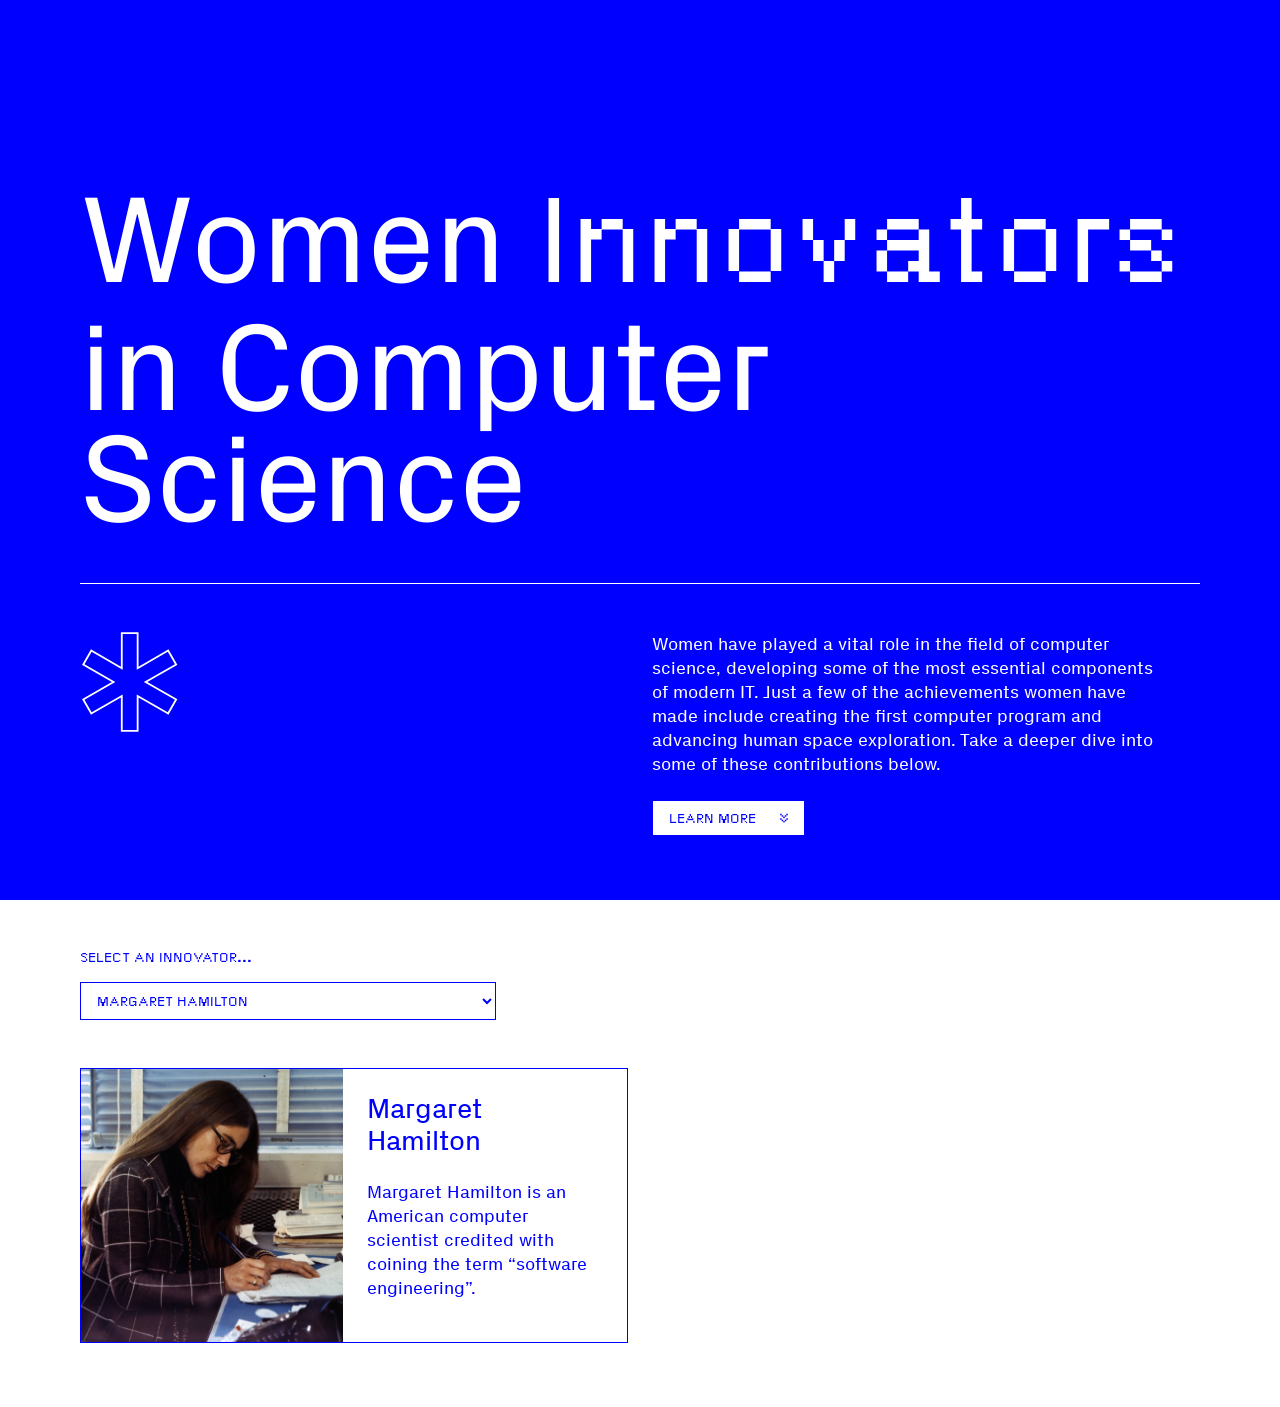
==== index.html @ 63691da1 "card and list styles" ====
<!doctype html>
<html lang="en">
  <head>
    <meta charset="UTF-8" />
    <meta name="viewport" content="width=device-width, initial-scale=1.0" />
    <title>Women Innovators in Computer Science</title>
    <link rel="icon" href="/favicon.ico" sizes="any" type="image/x-icon" />
    <link rel="icon" href="/favicon-16x16.png" sizes="16x16" type="image/png" />
    <link rel="icon" href="/favicon-32x32.png" sizes="32x32" type="image/png" />
    <link rel="apple-touch-icon" href="/apple-touch-icon.png" />
    <link rel="manifest" href="/manifest.webmanifest" />
    <link rel="stylesheet" href="/css/index.css" />
  </head>
  <body>
    <section class="section hero">
      <h1 class="hero__headline">
        Women <b>Innovators</b> in Computer Science
      </h1>

      <div class="hero__lower-grid">
        <div class="hero__icon-container">
          <img
            class="hero__icon"
            src="/assets/svg/asterisk.svg"
            height="100"
            width="100"
          />
        </div>

        <div class="hero__body-container">
          <p class="hero__body-copy">
            Women have played a vital role in the field of computer science,
            developing some of the most essential components of modern IT. Just
            a few of the achievements women have made include creating the first
            computer program and advancing human space exploration. Take a
            deeper dive into some of these contributions below.
          </p>

          <button class="button__double-caret">Learn More</button>
        </div>
      </div>
    </section>

    <section class="section card-display">
      <label class="card-display__label" for="innovators">
        Select an Innovator...
      </label>

      <select class="card-display__select" name="innovators" id="innovators">
        <option value="1">Margaret Hamilton</option>
      </select>

      <ul class="card-display__list">
        <li class="card">
          <a
            class="card__link"
            href="https://en.wikipedia.org/wiki/Margaret_Hamilton_(software_engineer)"
          >
            <article class="card__content-container">
              <img
                class="card__image"
                src="/assets/images/margaret-hamilton.jpg"
              />

              <div class="card__copy">
                <h2 class="card__headline">Margaret Hamilton</h2>

                <p>
                  Margaret Hamilton is an American computer scientist credited
                  with coining the term “software engineering”.
                </p>
              </div>
            </article>
          </a>
        </li>
      </ul>
    </section>
  </body>
</html>
---- css/index.css ----
@import url("modern-normalize.css");
@import url("fonts.css");
@import url("variables.css");
@import url("layout.css");
@import url("buttons.css");
@import url("inputs.css");
@import url("sections/hero.css");
@import url("sections/card-display.css");
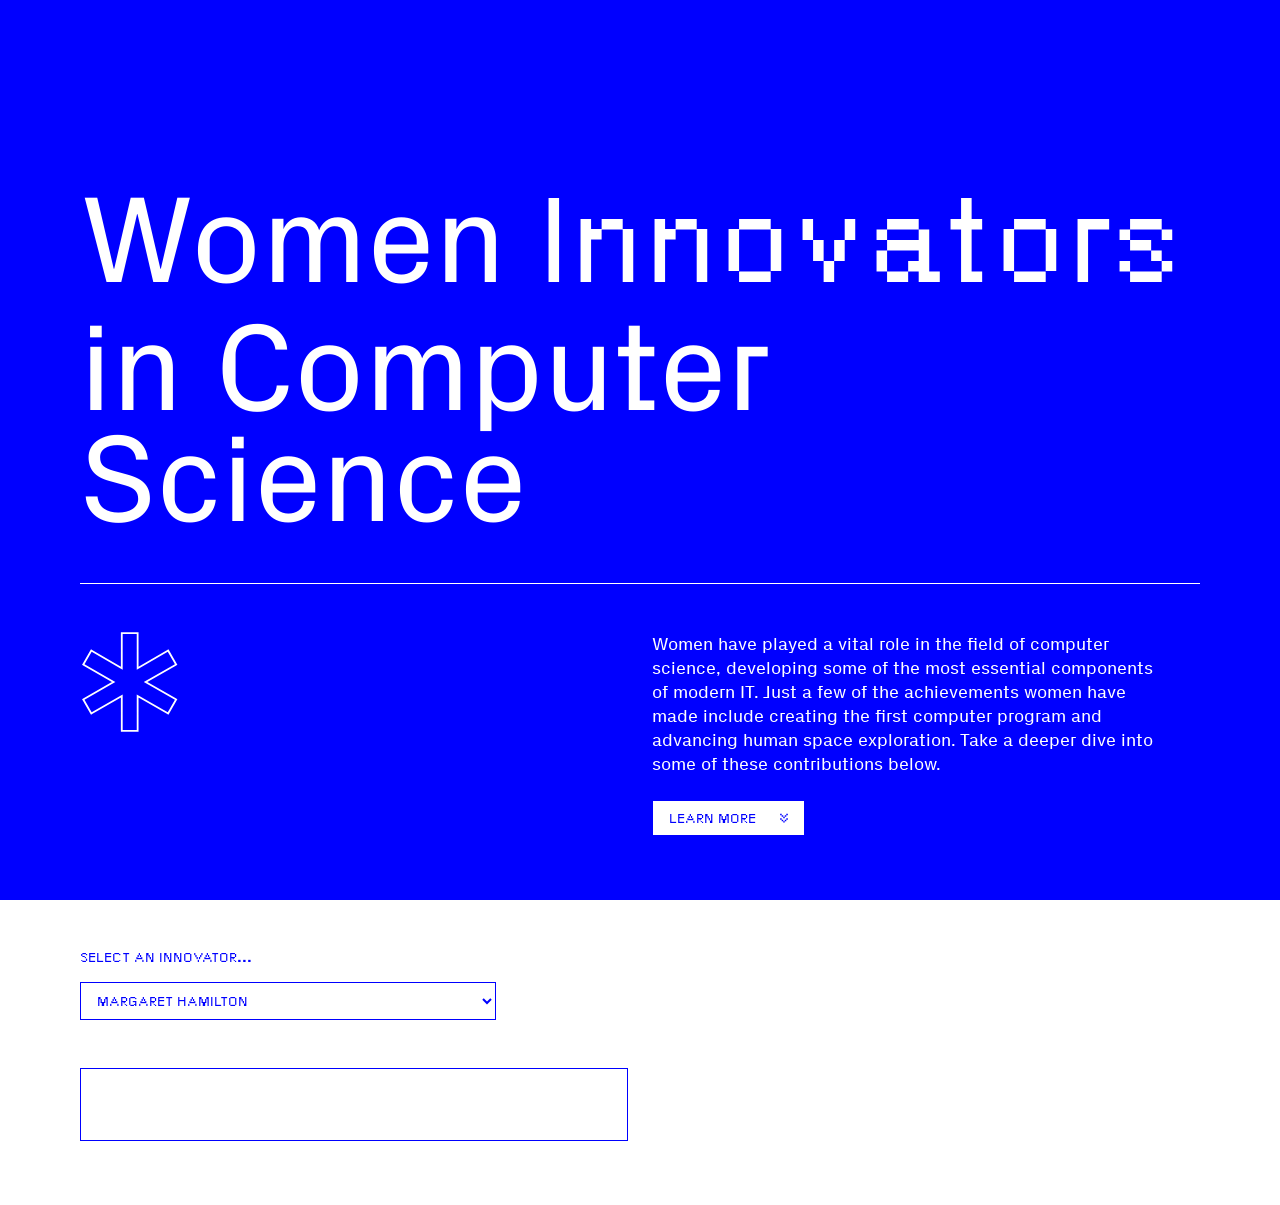
==== commit 1033b5b5: "js cleanup" ====
--- a/index.html
+++ b/index.html
@@ -46,34 +46,28 @@
         Select an Innovator...
       </label>
 
-      <select class="card-display__select" name="innovators" id="innovators">
-        <option value="1">Margaret Hamilton</option>
-      </select>
+      <select
+        class="card-display__select"
+        name="innovators"
+        id="innovators"
+      ></select>
 
       <ul class="card-display__list">
         <li class="card">
-          <a
-            class="card__link"
-            href="https://en.wikipedia.org/wiki/Margaret_Hamilton_(software_engineer)"
-          >
+          <a class="card__link">
             <article class="card__content-container">
-              <img
-                class="card__image"
-                src="/assets/images/margaret-hamilton.jpg"
-              />
+              <img class="card__image" />
 
               <div class="card__copy">
-                <h2 class="card__headline">Margaret Hamilton</h2>
+                <h2 class="card__headline"></h2>
 
-                <p>
-                  Margaret Hamilton is an American computer scientist credited
-                  with coining the term “software engineering”.
-                </p>
+                <p class="card__body"></p>
               </div>
             </article>
           </a>
         </li>
       </ul>
     </section>
+    <script type="module" src="/js/index.js"></script>
   </body>
 </html>
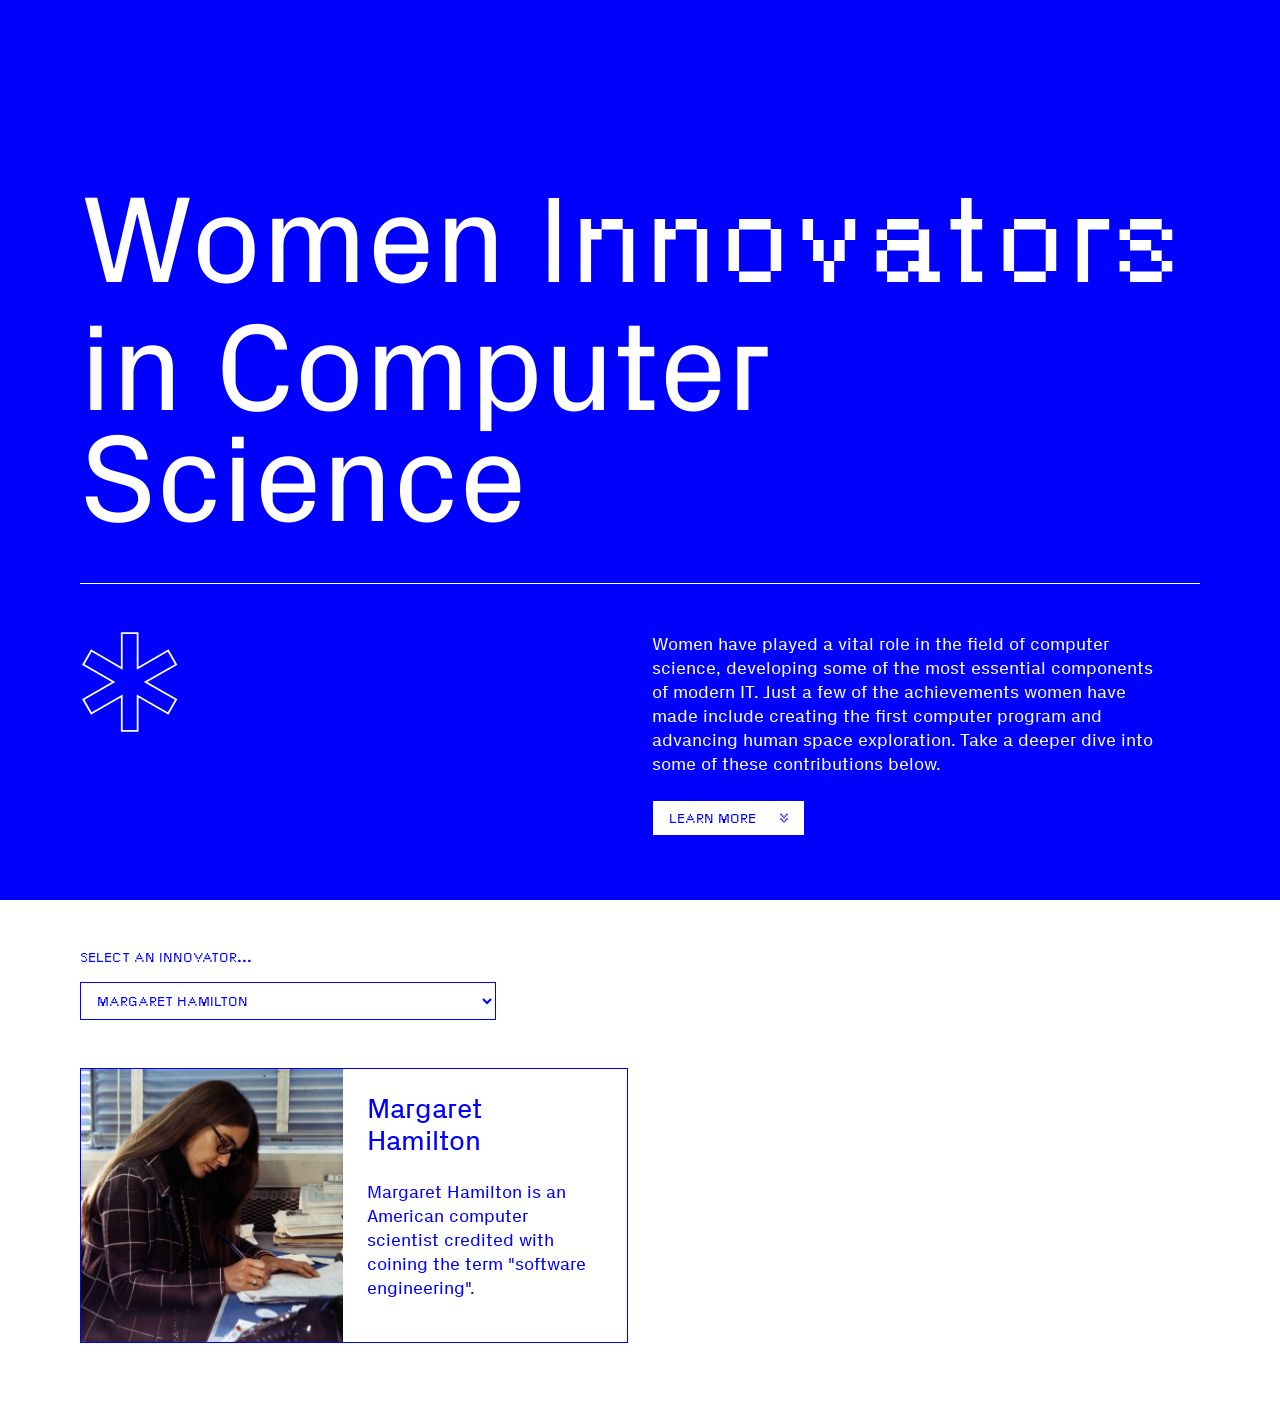
==== commit 49bb732a: "build cards from external html" ====
--- a/index.html
+++ b/index.html
@@ -12,62 +12,51 @@
     <link rel="stylesheet" href="/css/index.css" />
   </head>
   <body>
-    <section class="section hero">
-      <h1 class="hero__headline">
-        Women <b>Innovators</b> in Computer Science
-      </h1>
+    <main>
+      <section class="section hero">
+        <h1 class="hero__headline">
+          Women <b>Innovators</b> in Computer Science
+        </h1>
 
-      <div class="hero__lower-grid">
-        <div class="hero__icon-container">
-          <img
-            class="hero__icon"
-            src="/assets/svg/asterisk.svg"
-            height="100"
-            width="100"
-          />
+        <div class="hero__lower-grid">
+          <div class="hero__icon-container">
+            <img
+              class="hero__icon"
+              src="/assets/svg/asterisk.svg"
+              alt=""
+              height="100"
+              width="100"
+            />
+          </div>
+
+          <div class="hero__body-container">
+            <p class="hero__body-copy">
+              Women have played a vital role in the field of computer science,
+              developing some of the most essential components of modern IT.
+              Just a few of the achievements women have made include creating
+              the first computer program and advancing human space exploration.
+              Take a deeper dive into some of these contributions below.
+            </p>
+
+            <button class="button__double-caret">Learn More</button>
+          </div>
         </div>
+      </section>
 
-        <div class="hero__body-container">
-          <p class="hero__body-copy">
-            Women have played a vital role in the field of computer science,
-            developing some of the most essential components of modern IT. Just
-            a few of the achievements women have made include creating the first
-            computer program and advancing human space exploration. Take a
-            deeper dive into some of these contributions below.
-          </p>
+      <section class="section card-display">
+        <label class="card-display__label" for="innovators">
+          Select an Innovator...
+        </label>
 
-          <button class="button__double-caret">Learn More</button>
-        </div>
-      </div>
-    </section>
+        <select
+          class="card-display__select"
+          name="innovators"
+          id="innovators"
+        ></select>
 
-    <section class="section card-display">
-      <label class="card-display__label" for="innovators">
-        Select an Innovator...
-      </label>
-
-      <select
-        class="card-display__select"
-        name="innovators"
-        id="innovators"
-      ></select>
-
-      <ul class="card-display__list">
-        <li class="card">
-          <a class="card__link">
-            <article class="card__content-container">
-              <img class="card__image" />
-
-              <div class="card__copy">
-                <h2 class="card__headline"></h2>
-
-                <p class="card__body"></p>
-              </div>
-            </article>
-          </a>
-        </li>
-      </ul>
-    </section>
+        <ul class="card-display__list" id="card-list"></ul>
+      </section>
+    </main>
     <script type="module" src="/js/index.js"></script>
   </body>
 </html>
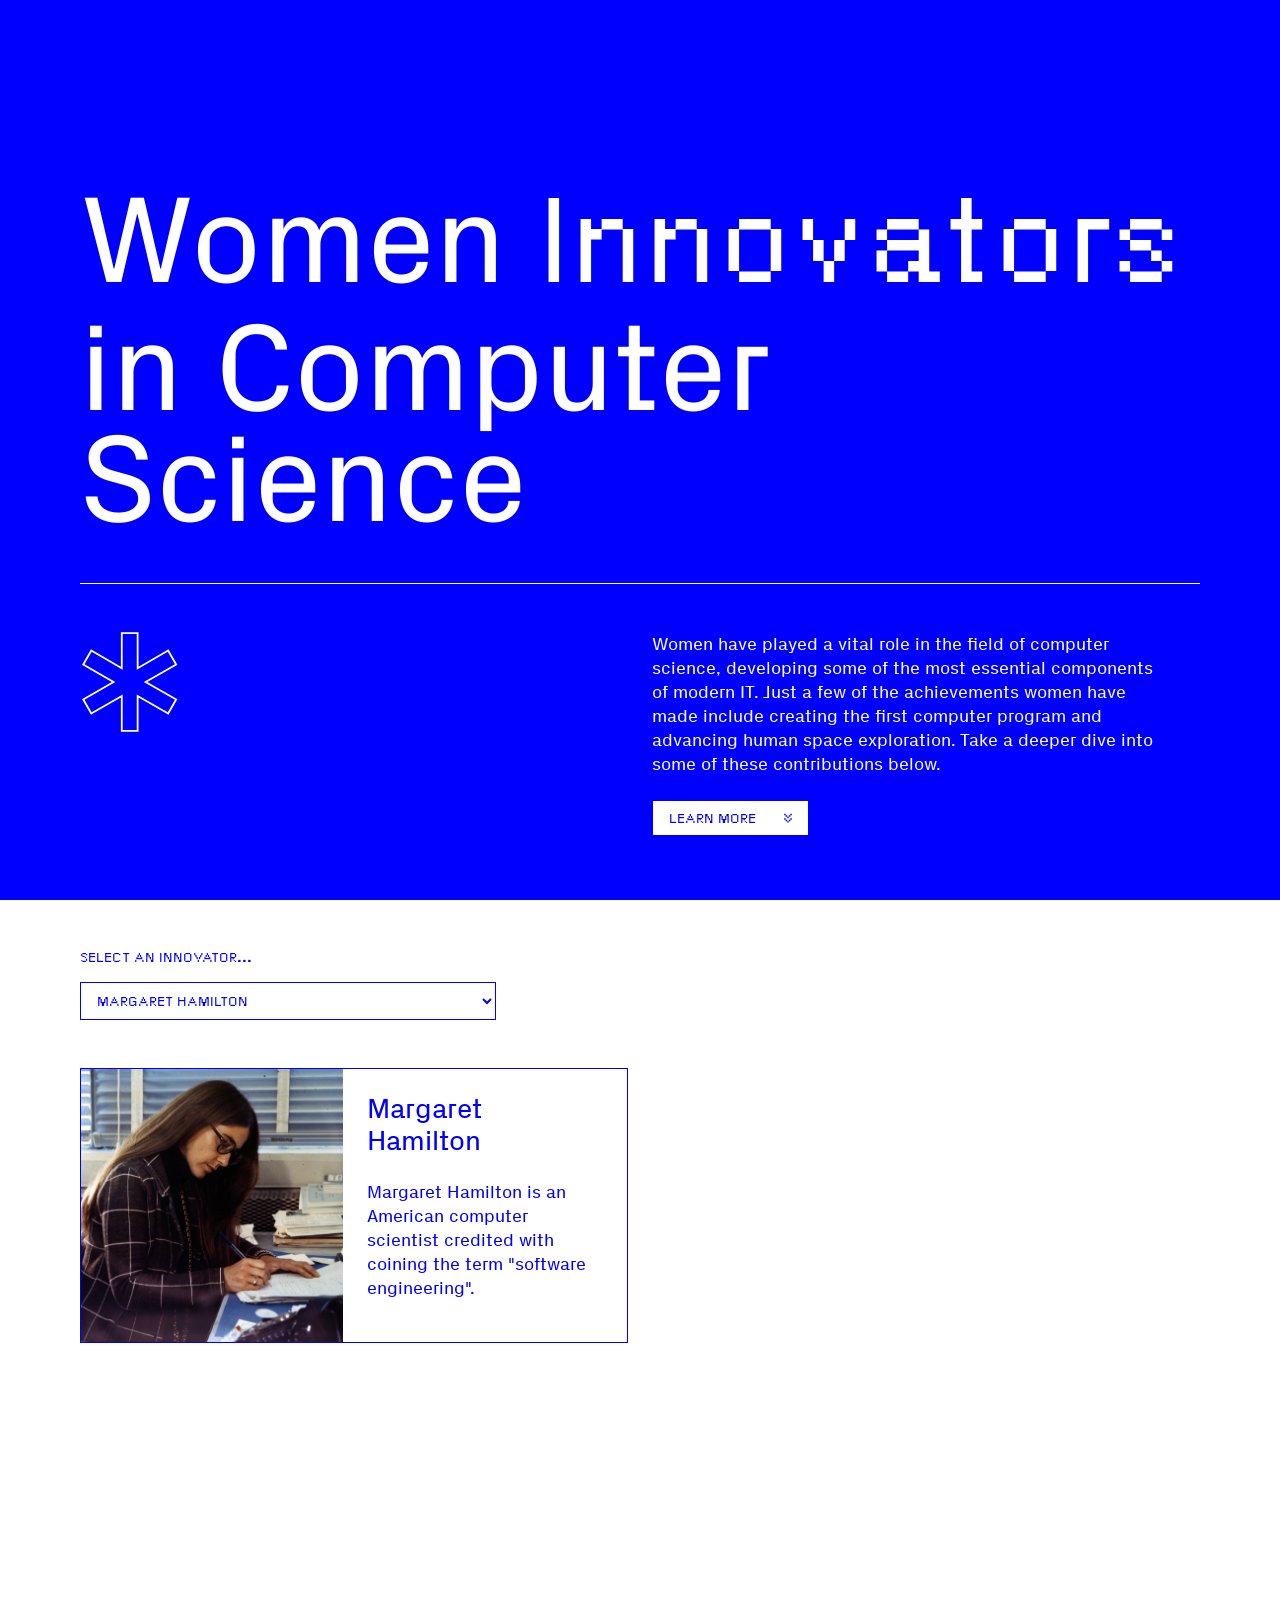
==== commit b6841017: "add scroll button behavior" ====
--- a/index.html
+++ b/index.html
@@ -38,12 +38,14 @@
               Take a deeper dive into some of these contributions below.
             </p>
 
-            <button class="button__double-caret">Learn More</button>
+            <button class="button__double-caret" id="scroll-trigger">
+              Learn More
+            </button>
           </div>
         </div>
       </section>
 
-      <section class="section card-display">
+      <section class="section card-display" id="card-display-section">
         <label class="card-display__label" for="innovators">
           Select an Innovator...
         </label>
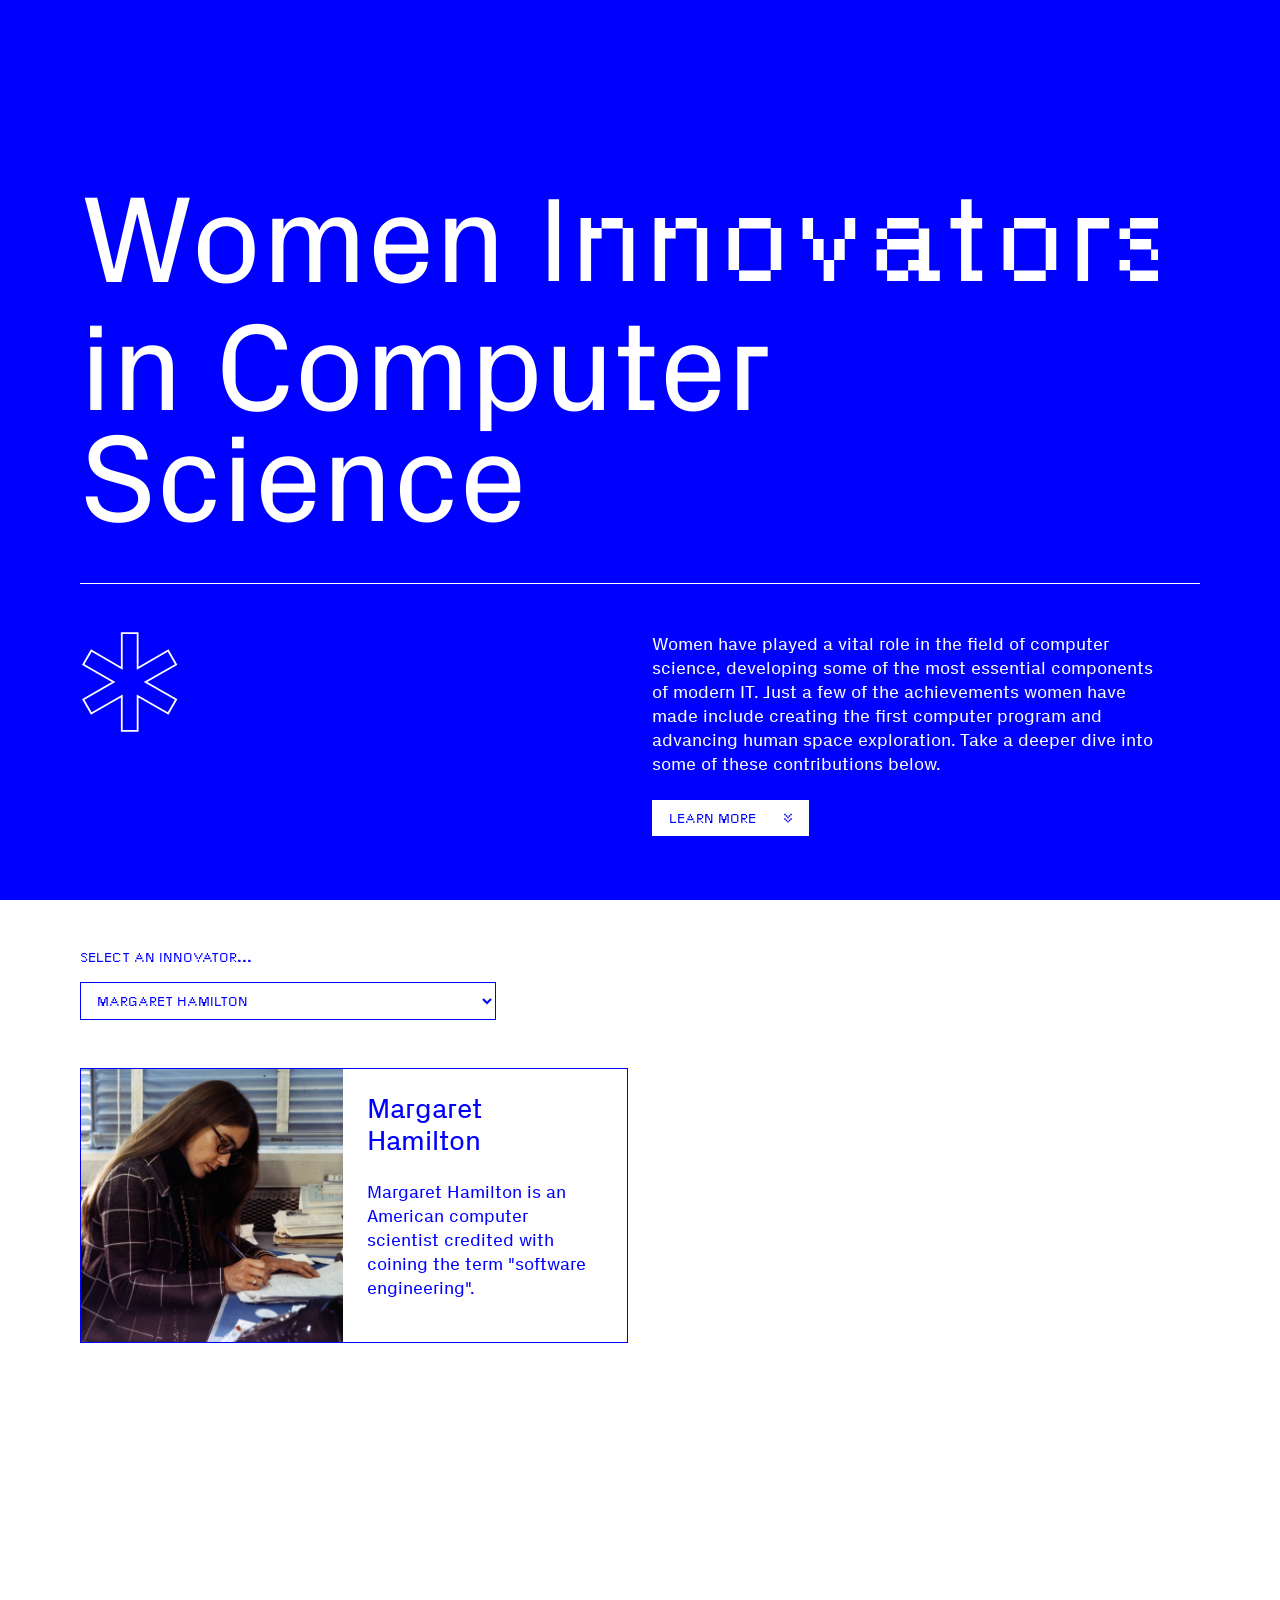
==== commit 4d5938ef: "add typewriter effect" ====
--- a/index.html
+++ b/index.html
@@ -15,7 +15,7 @@
     <main>
       <section class="section hero">
         <h1 class="hero__headline">
-          Women <b>Innovators</b> in Computer Science
+          Women <b data-text="Innovators">Innovators</b> in Computer Science
         </h1>
 
         <div class="hero__lower-grid">
